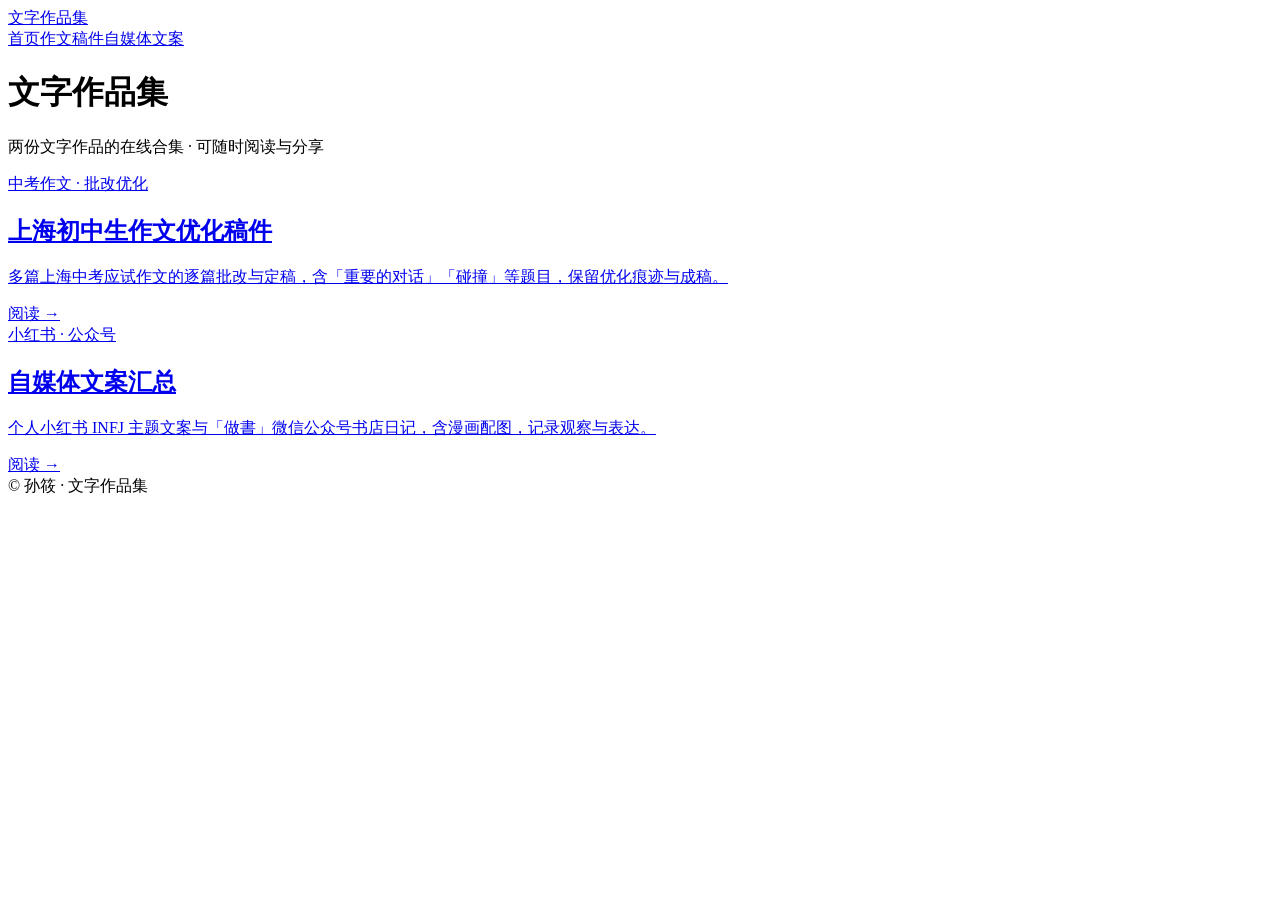
==== index.html @ 673ae0e8 "Add index.html" ====
<!DOCTYPE html>
<html lang="zh-CN">
<head>
<meta charset="utf-8">
<meta name="viewport" content="width=device-width, initial-scale=1">
<title>文字作品集</title>
<link rel="stylesheet" href="style.css">
</head>
<body>
<header class="site-header">
  <div class="wrap">
    <a class="brand" href="index.html">文字作品集</a>
    <nav><a href="index.html">首页</a><a href="essays.html">作文稿件</a><a href="copywriting.html">自媒体文案</a></nav>
  </div>
</header>
<main class="wrap">

<h1 class="cover-title">文字作品集</h1>
<p class="cover-sub">两份文字作品的在线合集 · 可随时阅读与分享</p>
<div class="cards">
  <a class="card" href="essays.html">
    <div class="card-kicker">中考作文 · 批改优化</div>
    <h2 class="card-title">上海初中生作文优化稿件</h2>
    <p class="card-desc">多篇上海中考应试作文的逐篇批改与定稿，含「重要的对话」「碰撞」等题目，保留优化痕迹与成稿。</p>
    <span class="card-go">阅读 →</span>
  </a>
  <a class="card" href="copywriting.html">
    <div class="card-kicker">小红书 · 公众号</div>
    <h2 class="card-title">自媒体文案汇总</h2>
    <p class="card-desc">个人小红书 INFJ 主题文案与「做書」微信公众号书店日记，含漫画配图，记录观察与表达。</p>
    <span class="card-go">阅读 →</span>
  </a>
</div>

</main>
<footer class="site-footer"><div class="wrap">© 孙筱 · 文字作品集</div></footer>
</body>
</html>
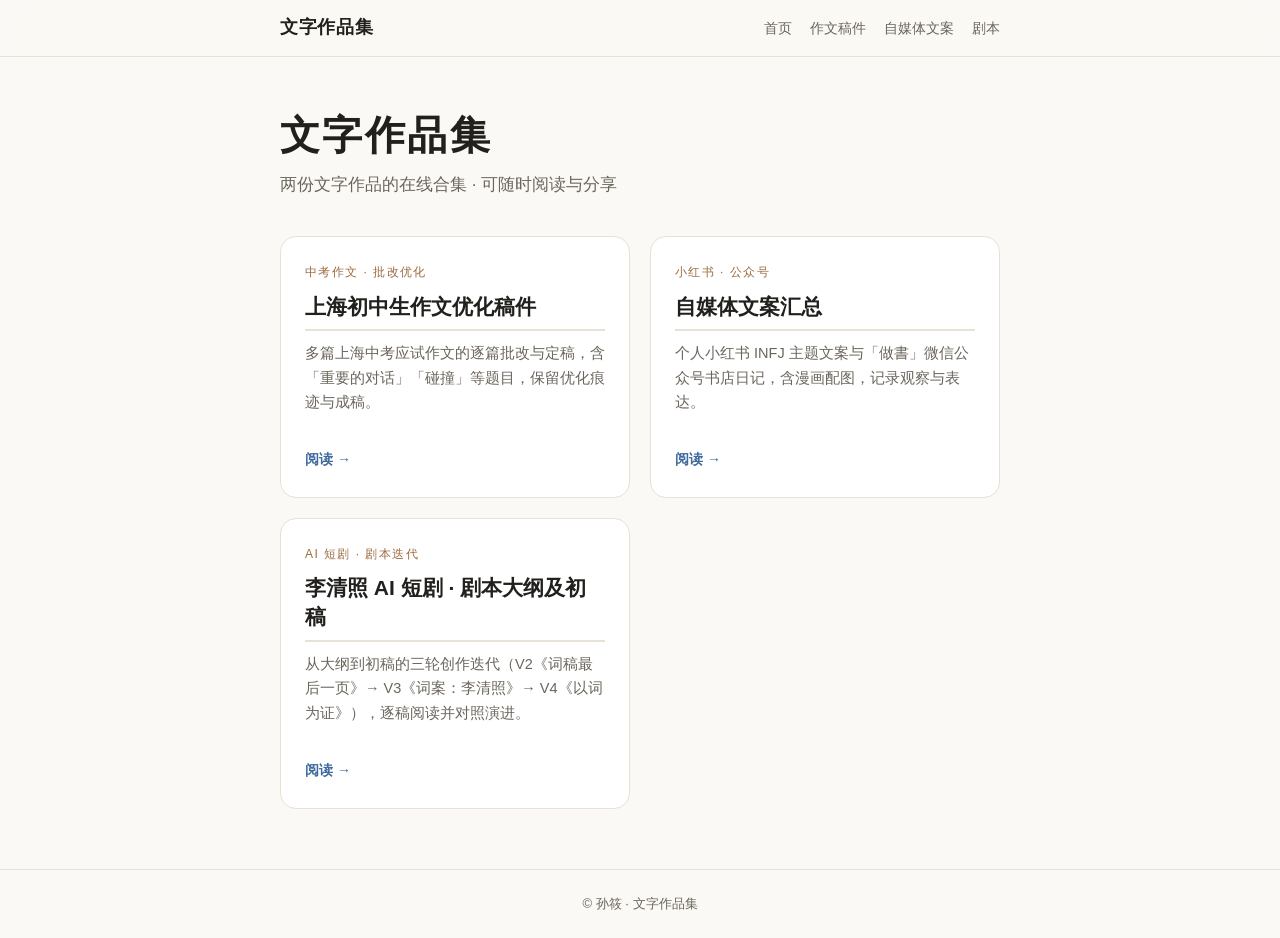
==== commit f57029a0: "Add 李清照 AI 短剧 screenplay pages: index.html" ====
--- a/index.html
+++ b/index.html
@@ -10,7 +10,7 @@
 <header class="site-header">
   <div class="wrap">
     <a class="brand" href="index.html">文字作品集</a>
-    <nav><a href="index.html">首页</a><a href="essays.html">作文稿件</a><a href="copywriting.html">自媒体文案</a></nav>
+    <nav><a href="index.html">首页</a><a href="essays.html">作文稿件</a><a href="copywriting.html">自媒体文案</a><a href="screenplay.html">剧本</a></nav>
   </div>
 </header>
 <main class="wrap">
@@ -30,6 +30,12 @@
     <p class="card-desc">个人小红书 INFJ 主题文案与「做書」微信公众号书店日记，含漫画配图，记录观察与表达。</p>
     <span class="card-go">阅读 →</span>
   </a>
+  <a class="card" href="screenplay.html">
+    <div class="card-kicker">AI 短剧 · 剧本迭代</div>
+    <h2 class="card-title">李清照 AI 短剧 · 剧本大纲及初稿</h2>
+    <p class="card-desc">从大纲到初稿的三轮创作迭代（V2《词稿最后一页》→ V3《词案：李清照》→ V4《以词为证》），逐稿阅读并对照演进。</p>
+    <span class="card-go">阅读 →</span>
+  </a>
 </div>
 
 </main>
--- a/style.css
+++ b/style.css
@@ -0,0 +1,65 @@
+* { box-sizing: border-box; }
+:root{
+  --bg:#fbf9f5; --ink:#22201c; --muted:#6b655c; --line:#e7e1d6;
+  --accent:#9c6b3f; --accent2:#3f6b9c; --card:#ffffff;
+}
+html{ -webkit-text-size-adjust:100%; }
+body{
+  margin:0; background:var(--bg); color:var(--ink);
+  font-family:-apple-system,BlinkMacSystemFont,"PingFang SC","Hiragino Sans GB","Microsoft YaHei",sans-serif;
+  line-height:1.85; font-size:17px;
+}
+.wrap{ max-width:760px; margin:0 auto; padding:0 20px; }
+.site-header{
+  position:sticky; top:0; z-index:10; background:rgba(251,249,245,.92);
+  backdrop-filter:saturate(140%) blur(8px); border-bottom:1px solid var(--line);
+}
+.site-header .wrap{ display:flex; align-items:center; justify-content:space-between; height:56px; }
+.brand{ font-weight:700; font-size:18px; color:var(--ink); text-decoration:none; letter-spacing:.04em; }
+.site-header nav a{ margin-left:18px; color:var(--muted); text-decoration:none; font-size:14px; }
+.site-header nav a:hover{ color:var(--accent); }
+main.wrap{ padding-top:40px; padding-bottom:60px; }
+
+/* cover */
+.cover-title{ font-size:40px; margin:10px 0 6px; letter-spacing:.06em; }
+.cover-sub{ color:var(--muted); margin:0 0 36px; }
+.cards{ display:grid; grid-template-columns:1fr 1fr; gap:20px; }
+.card{
+  display:flex; flex-direction:column; background:var(--card); border:1px solid var(--line);
+  border-radius:16px; padding:24px; text-decoration:none; color:inherit;
+  transition:transform .15s ease, box-shadow .15s ease;
+}
+.card:hover{ transform:translateY(-3px); box-shadow:0 12px 30px rgba(60,45,25,.10); }
+.card-kicker{ font-size:12px; letter-spacing:.12em; color:var(--accent); text-transform:uppercase; }
+.card-title{ font-size:21px; margin:8px 0 10px; }
+.card-desc{ color:var(--muted); font-size:14.5px; line-height:1.7; flex:1; }
+.card-go{ margin-top:16px; color:var(--accent2); font-weight:600; font-size:14px; }
+
+/* reader pages */
+.page-title{ font-size:30px; letter-spacing:.03em; margin:0 0 18px; }
+.toc-box{
+  background:var(--card); border:1px solid var(--line); border-radius:14px;
+  padding:14px 18px; margin:0 0 34px;
+}
+.toc-box summary{ cursor:pointer; font-weight:600; color:var(--muted); font-size:14px; }
+.toc{ margin:12px 0 4px; padding-left:18px; }
+.toc ul{ padding-left:16px; }
+.toc li{ margin:4px 0; }
+.toc a{ color:var(--ink); text-decoration:none; font-size:15px; }
+.toc a:hover{ color:var(--accent); text-decoration:underline; }
+
+h1,h2,h3{ line-height:1.4; }
+h2{ font-size:23px; margin:38px 0 14px; padding-bottom:8px; border-bottom:2px solid var(--line); }
+h3{ font-size:19px; margin:28px 0 10px; color:var(--accent); }
+p{ margin:0 0 16px; }
+p.spacer{ height:6px; margin:0; }
+.fig{ margin:18px 0 22px; text-align:center; }
+.fig img{ max-width:300px; width:100%; height:auto; border-radius:10px; border:1px solid var(--line); box-shadow:0 6px 18px rgba(60,45,25,.08); }
+strong{ font-weight:700; }
+em{ font-style:italic; }
+.site-footer{ border-top:1px solid var(--line); color:var(--muted); font-size:13px; padding:22px 0; text-align:center; }
+@media (max-width:600px){
+  .cards{ grid-template-columns:1fr; }
+  .cover-title{ font-size:32px; }
+  body{ font-size:16px; }
+}
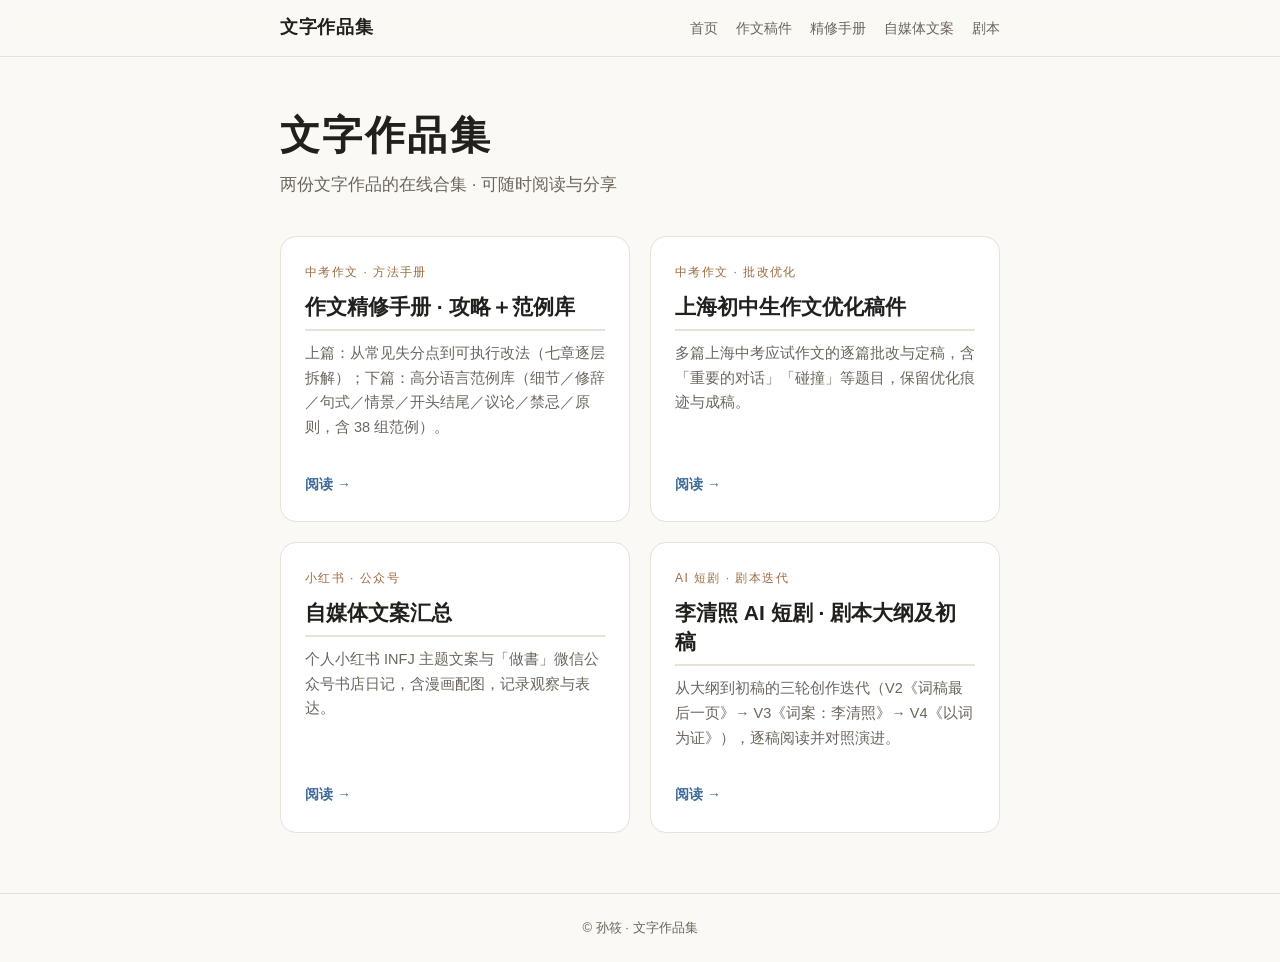
==== commit 8517f523: "整合两份中考作文资料：新增 zhongkao-guide.html，首页增加入口" ====
--- a/index.html
+++ b/index.html
@@ -10,7 +10,7 @@
 <header class="site-header">
   <div class="wrap">
     <a class="brand" href="index.html">文字作品集</a>
-    <nav><a href="index.html">首页</a><a href="essays.html">作文稿件</a><a href="copywriting.html">自媒体文案</a><a href="screenplay.html">剧本</a></nav>
+    <nav><a href="index.html">首页</a><a href="essays.html">作文稿件</a><a href="zhongkao-guide.html">精修手册</a><a href="copywriting.html">自媒体文案</a><a href="screenplay.html">剧本</a></nav>
   </div>
 </header>
 <main class="wrap">
@@ -18,6 +18,12 @@
 <h1 class="cover-title">文字作品集</h1>
 <p class="cover-sub">两份文字作品的在线合集 · 可随时阅读与分享</p>
 <div class="cards">
+  <a class="card" href="zhongkao-guide.html">
+    <div class="card-kicker">中考作文 · 方法手册</div>
+    <h2 class="card-title">作文精修手册 · 攻略＋范例库</h2>
+    <p class="card-desc">上篇：从常见失分点到可执行改法（七章逐层拆解）；下篇：高分语言范例库（细节／修辞／句式／情景／开头结尾／议论／禁忌／原则，含 38 组范例）。</p>
+    <span class="card-go">阅读 →</span>
+  </a>
   <a class="card" href="essays.html">
     <div class="card-kicker">中考作文 · 批改优化</div>
     <h2 class="card-title">上海初中生作文优化稿件</h2>
--- a/style.css
+++ b/style.css
@@ -58,6 +58,22 @@
 strong{ font-weight:700; }
 em{ font-style:italic; }
 .site-footer{ border-top:1px solid var(--line); color:var(--muted); font-size:13px; padding:22px 0; text-align:center; }
+
+/* 李清照 AI 短剧 · 剧本迭代 */
+.doc-title{ font-size:19px; font-weight:700; color:var(--accent); margin:0 0 18px; letter-spacing:.02em; }
+h3.scene{ color:var(--accent2); border-left:3px solid var(--accent2); padding-left:10px; }
+h4.poem{ font-size:15px; color:#9c3f6b; margin:18px 0 4px; letter-spacing:.04em; }
+h4.script{ font-size:14px; color:var(--muted); margin:14px 0 2px; font-weight:600; }
+.doc-table{ width:100%; border-collapse:collapse; margin:18px 0 24px; font-size:14.5px; background:var(--card); }
+.doc-table th,.doc-table td{ border:1px solid var(--line); padding:8px 10px; text-align:left; vertical-align:top; }
+.doc-table th{ background:#f3ede2; font-weight:700; }
+.doc-table.evolve th{ background:var(--accent2); color:#fff; }
+.pagenav{ margin:10px 0 24px; font-size:14px; color:var(--muted); }
+.pagenav a{ color:var(--accent2); text-decoration:none; }
+.pagenav a:hover{ text-decoration:underline; }
+.evolve-h{ margin-top:42px; }
+.evolve-note{ color:var(--muted); font-size:14px; }
+
 @media (max-width:600px){
   .cards{ grid-template-columns:1fr; }
   .cover-title{ font-size:32px; }
